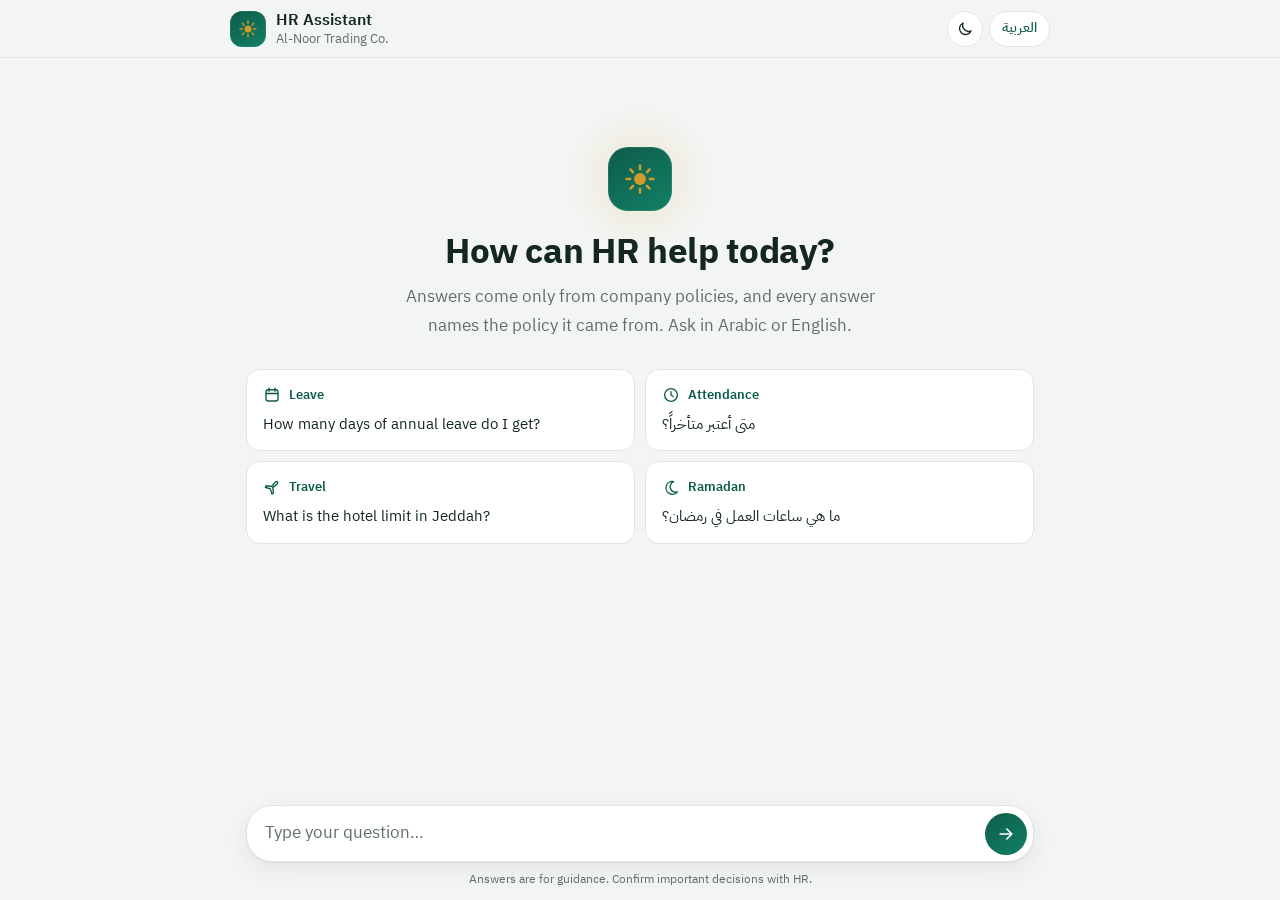
==== backend/static/index.html @ 7159091d "Day 6: modern chat UI, theme switch, timeouts, model + thinking chosen by measurement" ====
<!doctype html>
<html lang="ar" dir="rtl">
<head>
  <meta charset="utf-8">
  <meta name="viewport" content="width=device-width, initial-scale=1, viewport-fit=cover">
  <title>HR Assistant · Al-Noor</title>
  <meta name="theme-color" content="#F3F5F4">
  <script>
    // Apply the saved theme before the page paints (no flash).
    try { const t = localStorage.getItem("theme"); if (t) document.documentElement.dataset.theme = t; } catch (e) {}
  </script>
  <link rel="preconnect" href="https://fonts.googleapis.com">
  <link rel="preconnect" href="https://fonts.gstatic.com" crossorigin>
  <link href="https://fonts.googleapis.com/css2?family=IBM+Plex+Sans+Arabic:wght@400;500;600;700&display=swap" rel="stylesheet">
  <link rel="stylesheet" href="style.css">
</head>
<body>
  <svg width="0" height="0" style="position:absolute" aria-hidden="true">
    <symbol id="i-lamp" viewBox="0 0 24 24"><circle cx="12" cy="12" r="4.2" fill="currentColor"/><g stroke="currentColor" stroke-width="1.8" stroke-linecap="round"><path d="M12 2.5v2.6M12 18.9v2.6M2.5 12h2.6M18.9 12h2.6M5.3 5.3l1.8 1.8M16.9 16.9l1.8 1.8M5.3 18.7l1.8-1.8M16.9 7.1l1.8-1.8"/></g></symbol>
    <symbol id="i-sun" viewBox="0 0 24 24" fill="none" stroke="currentColor" stroke-width="1.8" stroke-linecap="round"><circle cx="12" cy="12" r="4"/><path d="M12 2v2M12 20v2M2 12h2M20 12h2M4.9 4.9l1.4 1.4M17.7 17.7l1.4 1.4M4.9 19.1l1.4-1.4M17.7 6.3l1.4-1.4"/></symbol>
    <symbol id="i-moon" viewBox="0 0 24 24" fill="none" stroke="currentColor" stroke-width="1.8" stroke-linejoin="round"><path d="M20 14.5A8 8 0 0 1 9.5 4a8 8 0 1 0 10.5 10.5Z"/></symbol>
    <symbol id="i-send" viewBox="0 0 24 24" fill="none" stroke="currentColor" stroke-width="2" stroke-linecap="round" stroke-linejoin="round"><path d="M5 12h13M13 6l6 6-6 6"/></symbol>
    <symbol id="i-plus" viewBox="0 0 24 24" fill="none" stroke="currentColor" stroke-width="1.9" stroke-linecap="round"><path d="M12 5v14M5 12h14"/></symbol>
    <symbol id="i-copy" viewBox="0 0 24 24" fill="none" stroke="currentColor" stroke-width="1.8" stroke-linejoin="round"><rect x="9" y="9" width="11" height="11" rx="2.5"/><path d="M15 9V6.5A2.5 2.5 0 0 0 12.5 4h-6A2.5 2.5 0 0 0 4 6.5v6A2.5 2.5 0 0 0 6.5 15H9"/></symbol>
    <symbol id="i-check" viewBox="0 0 24 24" fill="none" stroke="currentColor" stroke-width="2" stroke-linecap="round" stroke-linejoin="round"><path d="M5 12.5l4.5 4.5L19 7.5"/></symbol>
    <symbol id="i-doc" viewBox="0 0 24 24" fill="none" stroke="currentColor" stroke-width="1.8" stroke-linejoin="round"><path d="M7 3h7l5 5v11a2 2 0 0 1-2 2H7a2 2 0 0 1-2-2V5a2 2 0 0 1 2-2Z"/><path d="M14 3v5h5"/></symbol>
    <symbol id="i-calendar" viewBox="0 0 24 24" fill="none" stroke="currentColor" stroke-width="1.8" stroke-linecap="round"><rect x="4" y="5" width="16" height="15" rx="3"/><path d="M8 3v4M16 3v4M4 10h16"/></symbol>
    <symbol id="i-clock" viewBox="0 0 24 24" fill="none" stroke="currentColor" stroke-width="1.8" stroke-linecap="round"><circle cx="12" cy="12" r="8.5"/><path d="M12 7.5V12l3 2"/></symbol>
    <symbol id="i-plane" viewBox="0 0 24 24" fill="none" stroke="currentColor" stroke-width="1.8" stroke-linejoin="round"><path d="M10.5 13.5 3 11l1.5-2 7 1 4.5-5.5c.8-1 2.6-1.3 3.2-.7.6.6.3 2.4-.7 3.2L13 11.5l1 7-2 1.5-2.5-7.5"/></symbol>
    <symbol id="i-crescent" viewBox="0 0 24 24" fill="none" stroke="currentColor" stroke-width="1.8" stroke-linejoin="round"><path d="M15.5 3.5a8.5 8.5 0 1 0 5 13.6 7 7 0 0 1-5-13.6Z"/></symbol>
  </svg>

  <header class="top">
    <div class="brand">
      <span class="mark"><svg><use href="#i-lamp"/></svg></span>
      <div class="brand-text">
        <span class="brand-title" data-i18n="title"></span>
        <span class="brand-sub" data-i18n="company"></span>
      </div>
    </div>
    <div class="tools">
      <button id="new-chat" class="icon-btn" type="button" hidden><svg><use href="#i-plus"/></svg><span class="label" data-i18n="newChat"></span></button>
      <button id="theme" class="icon-btn round" type="button"><svg><use href="#i-moon"/></svg></button>
      <button id="lang" class="pill-btn" type="button"></button>
    </div>
  </header>

  <main id="chat" class="chat">
    <section id="empty" class="empty">
      <div class="glow" aria-hidden="true"><span class="mark big"><svg><use href="#i-lamp"/></svg></span></div>
      <h1 data-i18n="emptyTitle"></h1>
      <p data-i18n="emptyText"></p>
      <div class="topics" id="topics"></div>
    </section>
    <ol id="messages" class="messages" aria-live="polite"></ol>
  </main>

  <footer class="dock">
    <form id="ask" class="composer">
      <label for="q" class="sr-only" data-i18n="placeholder"></label>
      <textarea id="q" rows="1" dir="auto" maxlength="1000" required></textarea>
      <button id="send" class="send" type="submit"><svg><use href="#i-send"/></svg><span class="sr-only" data-i18n="send"></span></button>
    </form>
    <p class="disclaimer" data-i18n="disclaimer"></p>
  </footer>

  <dialog id="gate" class="gate">
    <form id="gate-form" method="dialog">
      <span class="mark"><svg><use href="#i-lamp"/></svg></span>
      <h2 data-i18n="gateTitle"></h2>
      <p data-i18n="gateHelp"></p>
      <label for="code" class="sr-only" data-i18n="gateTitle"></label>
      <input id="code" type="password" autocomplete="off" required>
      <p id="gate-error" class="gate-error" hidden data-i18n="gateWrong"></p>
      <button type="submit" class="primary" data-i18n="gateButton"></button>
    </form>
  </dialog>

  <script src="app.js"></script>
</body>
</html>
---- backend/static/style.css ----
/* Al-Noor HR Assistant. "Al-Noor" means "the light": the lamp mark and gold accents mark trusted, cited answers. */

/* ---------- Tokens ---------- */
:root {
  color-scheme: light;
  --bg: #F3F5F4;
  --surface: #FFFFFF;
  --surface-2: #EEF2F0;
  --ink: #132622;
  --muted: #5E6E6A;
  --brand: #0D5C4B;
  --brand-2: #138065;
  --on-brand: #FFFFFF;
  --lamp: #D19A2A;
  --lamp-soft: rgba(209, 154, 42, .16);
  --line: #E1E6E4;
  --danger: #B23B2B;
  --shadow: 0 1px 2px rgba(19, 38, 34, .06), 0 8px 24px rgba(19, 38, 34, .07);
  --header-bg: rgba(243, 245, 244, .78);
  --r-lg: 22px;
  --r-md: 14px;
  --font: "IBM Plex Sans Arabic", system-ui, -apple-system, "Segoe UI", sans-serif;
}
@media (prefers-color-scheme: dark) {
  :root:not([data-theme="light"]) {
    color-scheme: dark;
    --bg: #0B1412;
    --surface: #121E1B;
    --surface-2: #182723;
    --ink: #E8F0ED;
    --muted: #93A6A0;
    --brand: #2FA383;
    --brand-2: #3DBB98;
    --on-brand: #04110D;
    --lamp: #F0B84B;
    --lamp-soft: rgba(240, 184, 75, .14);
    --line: #22322D;
    --danger: #EC8572;
    --shadow: 0 1px 2px rgba(0, 0, 0, .3), 0 10px 30px rgba(0, 0, 0, .35);
    --header-bg: rgba(11, 20, 18, .75);
  }
}
:root[data-theme="dark"] {
  color-scheme: dark;
  --bg: #0B1412;
  --surface: #121E1B;
  --surface-2: #182723;
  --ink: #E8F0ED;
  --muted: #93A6A0;
  --brand: #2FA383;
  --brand-2: #3DBB98;
  --on-brand: #04110D;
  --lamp: #F0B84B;
  --lamp-soft: rgba(240, 184, 75, .14);
  --line: #22322D;
  --danger: #EC8572;
  --shadow: 0 1px 2px rgba(0, 0, 0, .3), 0 10px 30px rgba(0, 0, 0, .35);
  --header-bg: rgba(11, 20, 18, .75);
}

/* ---------- Base ---------- */
* { box-sizing: border-box; }
html, body { min-height: 100%; }
body {
  margin: 0;
  background: var(--bg);
  color: var(--ink);
  font-family: var(--font);
  font-size: 16.5px;
  line-height: 1.75;
  display: flex;
  flex-direction: column;
  min-height: 100dvh;
  transition: background-color .25s ease, color .25s ease;
}
button { font: inherit; color: inherit; }
svg { width: 20px; height: 20px; flex: none; }
[hidden] { display: none !important; }
.sr-only { position: absolute; width: 1px; height: 1px; overflow: hidden; clip: rect(0 0 0 0); white-space: nowrap; }
:focus-visible { outline: 2.5px solid var(--lamp); outline-offset: 2px; }

/* Lamp mark */
.mark {
  display: inline-grid; place-items: center;
  width: 36px; height: 36px; border-radius: 12px;
  background: linear-gradient(145deg, var(--brand), var(--brand-2));
  color: var(--lamp);
  box-shadow: inset 0 0 0 1px rgba(255, 255, 255, .08);
}
.mark svg { width: 20px; height: 20px; }

/* ---------- Header ---------- */
.top {
  position: sticky; top: 0; z-index: 5;
  display: flex; align-items: center; justify-content: space-between; gap: 12px;
  padding: 10px max(16px, calc((100% - 820px) / 2));
  background: var(--header-bg);
  backdrop-filter: saturate(160%) blur(14px);
  -webkit-backdrop-filter: saturate(160%) blur(14px);
  border-bottom: 1px solid var(--line);
}
.brand { display: flex; align-items: center; gap: 10px; min-width: 0; }
.brand-text { display: flex; flex-direction: column; line-height: 1.3; min-width: 0; }
.brand-title { font-weight: 600; font-size: 1rem; white-space: nowrap; }
.brand-sub { font-size: .8rem; color: var(--muted); white-space: nowrap; }
.tools { display: flex; align-items: center; gap: 6px; }
.icon-btn, .pill-btn {
  display: inline-flex; align-items: center; gap: 6px;
  height: 36px; padding: 0 12px;
  background: var(--surface); border: 1px solid var(--line); border-radius: 999px;
  cursor: pointer; font-size: .88rem; font-weight: 500;
  transition: border-color .15s ease, background-color .15s ease;
}
.icon-btn.round { width: 36px; padding: 0; justify-content: center; }
.icon-btn svg { width: 18px; height: 18px; }
.icon-btn:hover, .pill-btn:hover { border-color: var(--brand); }
.pill-btn { color: var(--brand); }

/* ---------- Empty state ---------- */
.chat { flex: 1; width: 100%; max-width: 820px; margin: 0 auto; padding: 8px 16px 24px; }
.empty { text-align: center; padding: clamp(28px, 9vh, 96px) 0 8px; }
.glow { position: relative; display: inline-grid; place-items: center; margin-bottom: 18px; }
.glow::before {
  content: ""; position: absolute; inset: -46px; border-radius: 50%;
  background: radial-gradient(circle, var(--lamp-soft) 0%, transparent 68%);
  animation: breathe 5s ease-in-out infinite;
}
.mark.big { position: relative; width: 64px; height: 64px; border-radius: 20px; }
.mark.big svg { width: 34px; height: 34px; }
@keyframes breathe { 0%, 100% { opacity: .75; transform: scale(.94); } 50% { opacity: 1; transform: scale(1.05); } }
.empty h1 { font-size: clamp(1.6rem, 4.6vw, 2.2rem); font-weight: 700; line-height: 1.3; margin: 0 0 8px; letter-spacing: -.01em; }
.empty p { color: var(--muted); margin: 0 auto 28px; max-width: 48ch; }

.topics { display: grid; grid-template-columns: repeat(2, minmax(0, 1fr)); gap: 10px; text-align: start; }
.topic {
  display: flex; flex-direction: column; gap: 6px;
  background: var(--surface); border: 1px solid var(--line); border-radius: var(--r-md);
  padding: 14px 16px; cursor: pointer; text-align: start;
  transition: border-color .15s ease, transform .15s ease, box-shadow .15s ease;
}
.topic:hover { border-color: var(--brand); box-shadow: var(--shadow); transform: translateY(-1px); }
.topic .head { display: flex; align-items: center; gap: 8px; color: var(--brand); font-size: .82rem; font-weight: 600; }
.topic .head svg { width: 18px; height: 18px; }
.topic .q { font-size: .95rem; line-height: 1.55; }

/* ---------- Messages ---------- */
.messages { list-style: none; margin: 0; padding: 16px 0 0; display: flex; flex-direction: column; gap: 22px; }
.msg-user {
  align-self: flex-end; max-width: min(85%, 560px);
  background: linear-gradient(145deg, var(--brand), var(--brand-2));
  color: var(--on-brand);
  padding: 10px 16px; border-radius: var(--r-lg); border-end-end-radius: 6px;
  white-space: pre-wrap; overflow-wrap: anywhere;
  box-shadow: var(--shadow);
}
.msg-bot { display: flex; gap: 12px; align-items: flex-start; }
.msg-bot .avatar { width: 32px; height: 32px; border-radius: 10px; margin-top: 4px; }
.msg-bot .avatar svg { width: 18px; height: 18px; }
.msg-bot.deferred .avatar, .msg-bot.error .avatar { background: var(--surface-2); color: var(--muted); }
.bubble {
  flex: 1; min-width: 0;
  background: var(--surface); border: 1px solid var(--line);
  border-radius: var(--r-lg); border-start-start-radius: 6px;
  padding: 14px 18px; box-shadow: var(--shadow);
}
.msg-bot.lit .bubble { border-inline-start: 3px solid var(--lamp); }
.bubble .text { margin: 0; white-space: pre-wrap; overflow-wrap: anywhere; unicode-bidi: plaintext; }
.msg-bot.deferred .text { color: var(--muted); }
.msg-bot.error .text { color: var(--danger); }

.typing { display: inline-flex; gap: 5px; padding: 8px 0; }
.typing i { width: 7px; height: 7px; border-radius: 50%; background: var(--muted); opacity: .4; animation: blink 1.2s infinite ease-in-out; }
.typing i:nth-child(2) { animation-delay: .15s; }
.typing i:nth-child(3) { animation-delay: .3s; }
@keyframes blink { 0%, 80%, 100% { opacity: .25; transform: translateY(0); } 40% { opacity: 1; transform: translateY(-3px); } }

.sources { display: flex; flex-wrap: wrap; gap: 6px; margin-top: 12px; }
.chip { max-width: 100%; }
.chip[open] { flex-basis: 100%; }
.chip summary {
  display: inline-flex; align-items: center; gap: 6px;
  padding: 4px 12px 4px 10px; border-radius: 999px;
  background: var(--lamp-soft); color: var(--ink);
  font-size: .82rem; font-weight: 500; cursor: pointer; list-style: none;
  border: 1px solid transparent;
}
.chip summary:hover { border-color: var(--lamp); }
.chip summary::-webkit-details-marker { display: none; }
.chip summary svg { width: 15px; height: 15px; color: var(--lamp); }
.chip .excerpt {
  margin: 8px 0 0; padding: 10px 14px;
  background: var(--surface-2); border-radius: var(--r-md);
  font-size: .85rem; color: var(--muted);
  white-space: pre-wrap; unicode-bidi: plaintext;
}
.actions { display: flex; justify-content: flex-end; margin-top: 6px; }
.copy {
  display: inline-flex; align-items: center; gap: 5px;
  background: none; border: 0; padding: 4px 6px; border-radius: 8px;
  color: var(--muted); font-size: .8rem; cursor: pointer;
}
.copy svg { width: 16px; height: 16px; }
.copy:hover { color: var(--ink); background: var(--surface-2); }

.appear { animation: appear .28s ease-out both; }
@keyframes appear { from { opacity: 0; transform: translateY(6px); } to { opacity: 1; transform: none; } }

/* ---------- Composer ---------- */
.dock {
  position: sticky; bottom: 0; z-index: 4;
  padding: 10px 16px calc(12px + env(safe-area-inset-bottom));
  background: linear-gradient(to top, var(--bg) 70%, transparent);
}
.composer {
  max-width: 788px; margin: 0 auto;
  display: flex; align-items: flex-end; gap: 8px;
  background: var(--surface); border: 1px solid var(--line);
  border-radius: 26px; padding: 6px 6px 6px 18px;
  box-shadow: var(--shadow);
  transition: border-color .15s ease, box-shadow .15s ease;
}
[dir="rtl"] .composer { padding: 6px 18px 6px 6px; }
.composer:focus-within { border-color: var(--brand); box-shadow: var(--shadow), 0 0 0 4px var(--lamp-soft); }
.composer textarea {
  flex: 1; resize: none; border: 0; outline: none; background: transparent;
  font: inherit; color: var(--ink); line-height: 1.5;
  padding: 9px 0; max-height: 160px;
}
.composer textarea::placeholder { color: var(--muted); }
.send {
  width: 42px; height: 42px; border-radius: 50%; border: 0; flex: none;
  display: grid; place-items: center; cursor: pointer;
  background: linear-gradient(145deg, var(--brand), var(--brand-2)); color: var(--on-brand);
  transition: transform .15s ease, opacity .15s ease;
}
.send:hover { transform: scale(1.05); }
.send:disabled { opacity: .45; cursor: default; transform: none; }
[dir="rtl"] .send svg { transform: scaleX(-1); }
.disclaimer { max-width: 788px; margin: 8px auto 0; font-size: .76rem; color: var(--muted); text-align: center; line-height: 1.5; }

/* ---------- Access code ---------- */
.gate {
  border: 1px solid var(--line); border-radius: 24px;
  background: var(--surface); color: var(--ink);
  padding: 28px 24px 24px; width: min(92vw, 380px); text-align: center;
  box-shadow: var(--shadow);
}
.gate::backdrop { background: rgba(6, 14, 12, .55); backdrop-filter: blur(4px); }
.gate .mark { margin-bottom: 12px; }
.gate h2 { margin: 0 0 4px; font-size: 1.2rem; font-weight: 600; }
.gate p { margin: 0 0 16px; color: var(--muted); font-size: .92rem; }
.gate input {
  width: 100%; font: inherit; color: var(--ink); background: var(--bg);
  border: 1px solid var(--line); border-radius: var(--r-md);
  padding: 11px 14px; margin-bottom: 12px; text-align: center; letter-spacing: .05em;
}
.gate input:focus { border-color: var(--brand); outline: none; box-shadow: 0 0 0 4px var(--lamp-soft); }
.gate .gate-error { color: var(--danger); margin-top: -4px; }
.primary {
  width: 100%; border: 0; border-radius: var(--r-md); padding: 11px 16px; cursor: pointer;
  font-weight: 600; background: linear-gradient(145deg, var(--brand), var(--brand-2)); color: var(--on-brand);
}

/* ---------- Small screens ---------- */
@media (max-width: 560px) {
  .topics { grid-template-columns: 1fr; }
  .brand-sub { display: none; }
  .icon-btn .label { display: none; }
  #new-chat { width: 36px; padding: 0; justify-content: center; }
  .msg-bot .avatar { display: none; }
  .bubble { padding: 12px 15px; }
}

@media (prefers-reduced-motion: reduce) {
  *, *::before, *::after { animation: none !important; transition: none !important; }
}
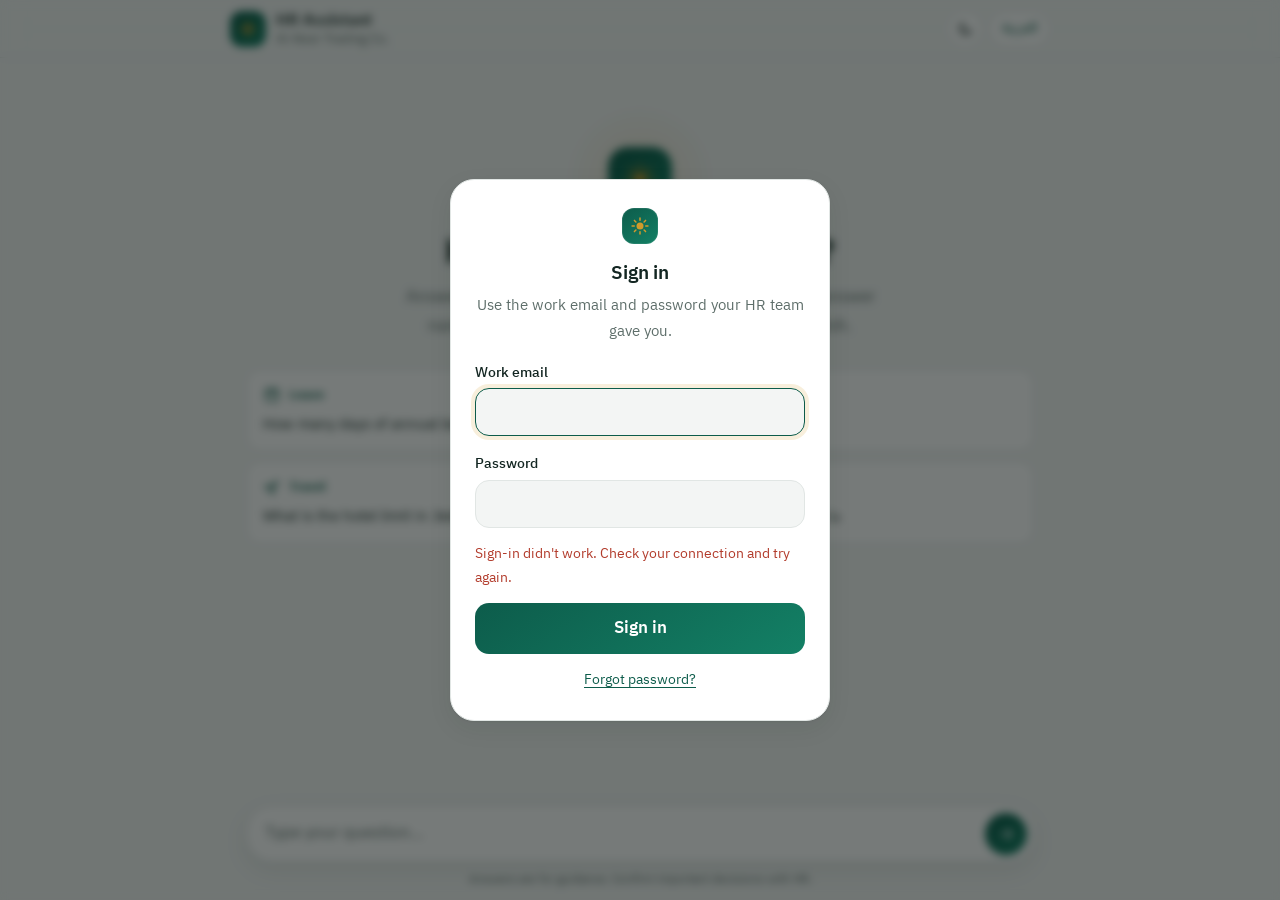
==== commit 456377a4: "Day 8: sign-in with Identity Platform, employee/HR admin roles, confidential index" ====
--- a/backend/static/index.html
+++ b/backend/static/index.html
@@ -22,6 +22,7 @@
     <symbol id="i-send" viewBox="0 0 24 24" fill="none" stroke="currentColor" stroke-width="2" stroke-linecap="round" stroke-linejoin="round"><path d="M5 12h13M13 6l6 6-6 6"/></symbol>
     <symbol id="i-plus" viewBox="0 0 24 24" fill="none" stroke="currentColor" stroke-width="1.9" stroke-linecap="round"><path d="M12 5v14M5 12h14"/></symbol>
     <symbol id="i-copy" viewBox="0 0 24 24" fill="none" stroke="currentColor" stroke-width="1.8" stroke-linejoin="round"><rect x="9" y="9" width="11" height="11" rx="2.5"/><path d="M15 9V6.5A2.5 2.5 0 0 0 12.5 4h-6A2.5 2.5 0 0 0 4 6.5v6A2.5 2.5 0 0 0 6.5 15H9"/></symbol>
+    <symbol id="i-logout" viewBox="0 0 24 24" fill="none" stroke="currentColor" stroke-width="1.8" stroke-linecap="round" stroke-linejoin="round"><path d="M14 4h3.5A2.5 2.5 0 0 1 20 6.5v11a2.5 2.5 0 0 1-2.5 2.5H14"/><path d="M10 8l-4 4 4 4M6 12h9"/></symbol>
     <symbol id="i-check" viewBox="0 0 24 24" fill="none" stroke="currentColor" stroke-width="2" stroke-linecap="round" stroke-linejoin="round"><path d="M5 12.5l4.5 4.5L19 7.5"/></symbol>
     <symbol id="i-doc" viewBox="0 0 24 24" fill="none" stroke="currentColor" stroke-width="1.8" stroke-linejoin="round"><path d="M7 3h7l5 5v11a2 2 0 0 1-2 2H7a2 2 0 0 1-2-2V5a2 2 0 0 1 2-2Z"/><path d="M14 3v5h5"/></symbol>
     <symbol id="i-calendar" viewBox="0 0 24 24" fill="none" stroke="currentColor" stroke-width="1.8" stroke-linecap="round"><rect x="4" y="5" width="16" height="15" rx="3"/><path d="M8 3v4M16 3v4M4 10h16"/></symbol>
@@ -39,9 +40,11 @@
       </div>
     </div>
     <div class="tools">
+      <span id="role-badge" class="badge" hidden></span>
       <button id="new-chat" class="icon-btn" type="button" hidden><svg><use href="#i-plus"/></svg><span class="label" data-i18n="newChat"></span></button>
       <button id="theme" class="icon-btn round" type="button"><svg><use href="#i-moon"/></svg></button>
       <button id="lang" class="pill-btn" type="button"></button>
+      <button id="sign-out" class="icon-btn round" type="button" hidden><svg><use href="#i-logout"/></svg></button>
     </div>
   </header>
 
@@ -64,18 +67,21 @@
     <p class="disclaimer" data-i18n="disclaimer"></p>
   </footer>
 
-  <dialog id="gate" class="gate">
-    <form id="gate-form" method="dialog">
+  <dialog id="signin" class="gate">
+    <form id="signin-form" novalidate>
       <span class="mark"><svg><use href="#i-lamp"/></svg></span>
-      <h2 data-i18n="gateTitle"></h2>
-      <p data-i18n="gateHelp"></p>
-      <label for="code" class="sr-only" data-i18n="gateTitle"></label>
-      <input id="code" type="password" autocomplete="off" required>
-      <p id="gate-error" class="gate-error" hidden data-i18n="gateWrong"></p>
-      <button type="submit" class="primary" data-i18n="gateButton"></button>
+      <h2 data-i18n="signInTitle"></h2>
+      <p data-i18n="signInHelp"></p>
+      <label class="field"><span data-i18n="email"></span>
+        <input id="email" type="email" autocomplete="username" dir="ltr" required></label>
+      <label class="field"><span data-i18n="password"></span>
+        <input id="password" type="password" autocomplete="current-password" dir="ltr" required></label>
+      <p id="signin-notice" class="notice" role="alert" hidden></p>
+      <button id="signin-button" type="submit" class="primary" data-i18n="signIn"></button>
+      <button id="forgot" type="button" class="link" data-i18n="forgot"></button>
     </form>
   </dialog>
 
-  <script src="app.js"></script>
+  <script type="module" src="app.js"></script>
 </body>
 </html>
--- a/backend/static/style.css
+++ b/backend/static/style.css
@@ -190,7 +190,17 @@
 .chip .excerpt {
   margin: 8px 0 0; padding: 10px 14px;
   background: var(--surface-2); border-radius: var(--r-md);
-  font-size: .85rem; color: var(--muted);
+}
+.excerpt figcaption {
+  display: flex; align-items: center; gap: 6px;
+  font-size: .76rem; font-weight: 600; color: var(--muted); margin-bottom: 4px;
+}
+.excerpt.verified figcaption { color: var(--brand); }
+.excerpt figcaption svg { width: 14px; height: 14px; }
+.excerpt blockquote {
+  margin: 0; padding-inline-start: 10px;
+  border-inline-start: 2px solid var(--lamp);
+  font-size: .9rem; color: var(--ink);
   white-space: pre-wrap; unicode-bidi: plaintext;
 }
 .actions { display: flex; justify-content: flex-end; margin-top: 6px; }
@@ -255,7 +265,19 @@
   padding: 11px 14px; margin-bottom: 12px; text-align: center; letter-spacing: .05em;
 }
 .gate input:focus { border-color: var(--brand); outline: none; box-shadow: 0 0 0 4px var(--lamp-soft); }
-.gate .gate-error { color: var(--danger); margin-top: -4px; }
+.gate .field { display: block; text-align: start; font-size: .85rem; font-weight: 500; margin-bottom: 4px; }
+.gate .field input { margin-top: 4px; text-align: start; letter-spacing: normal; }
+.gate .notice { color: var(--danger); font-size: .88rem; margin: -2px 0 12px; text-align: start; }
+.gate .notice.ok { color: var(--brand); }
+.gate .link {
+  margin-top: 10px; background: none; border: 0; padding: 4px;
+  color: var(--brand); font-size: .88rem; cursor: pointer; text-decoration: underline; text-underline-offset: 3px;
+}
+.badge {
+  display: inline-flex; align-items: center; height: 28px; padding: 0 10px;
+  border-radius: 999px; background: var(--lamp-soft); color: var(--ink);
+  font-size: .78rem; font-weight: 600; white-space: nowrap;
+}
 .primary {
   width: 100%; border: 0; border-radius: var(--r-md); padding: 11px 16px; cursor: pointer;
   font-weight: 600; background: linear-gradient(145deg, var(--brand), var(--brand-2)); color: var(--on-brand);
@@ -263,6 +285,7 @@
 
 /* ---------- Small screens ---------- */
 @media (max-width: 560px) {
+  .badge { display: none; }
   .topics { grid-template-columns: 1fr; }
   .brand-sub { display: none; }
   .icon-btn .label { display: none; }
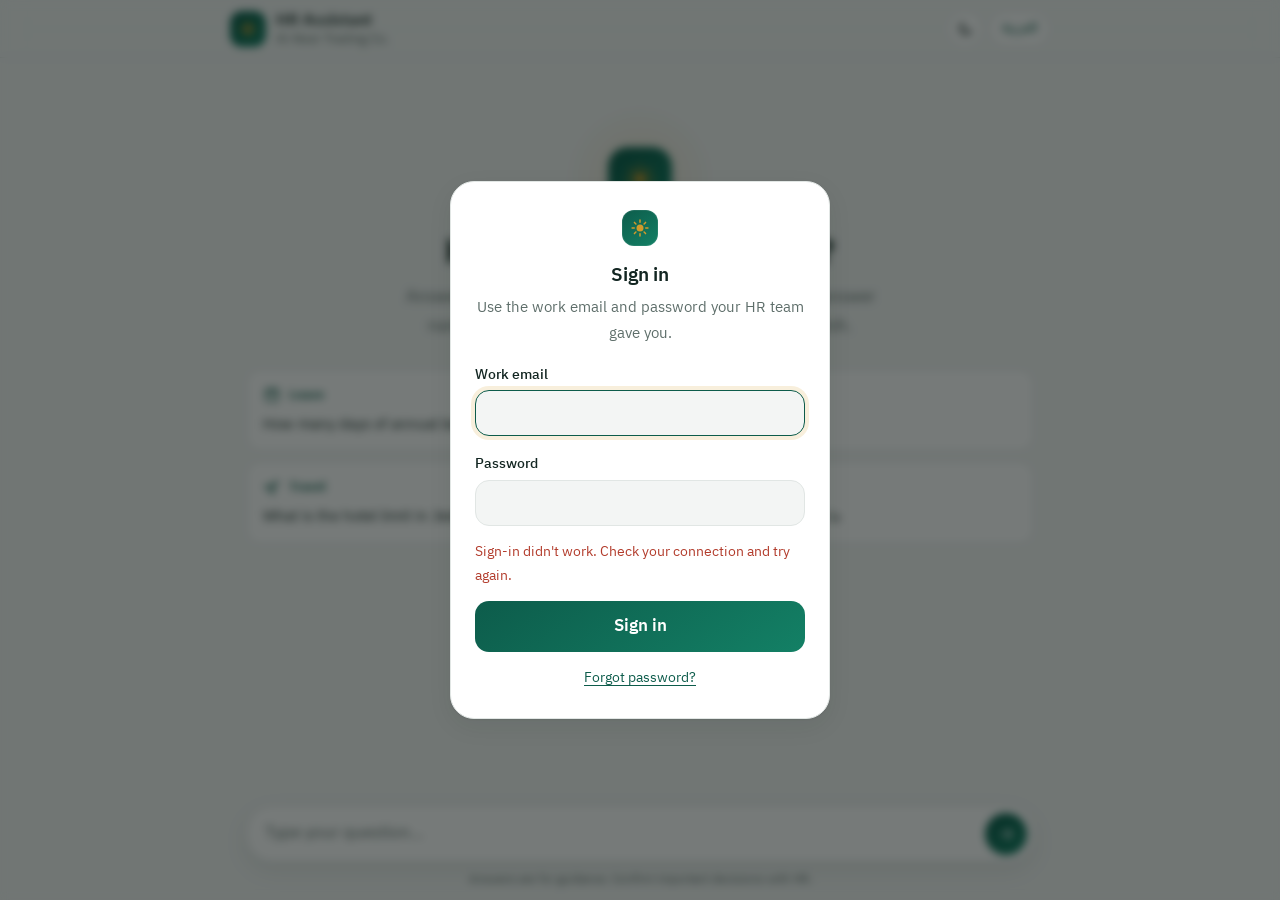
==== commit 5e3c1c28: "Day 9: document admin page (upload, OCR, index, delete) with Firestore audit trail" ====
--- a/backend/static/index.html
+++ b/backend/static/index.html
@@ -23,6 +23,7 @@
     <symbol id="i-plus" viewBox="0 0 24 24" fill="none" stroke="currentColor" stroke-width="1.9" stroke-linecap="round"><path d="M12 5v14M5 12h14"/></symbol>
     <symbol id="i-copy" viewBox="0 0 24 24" fill="none" stroke="currentColor" stroke-width="1.8" stroke-linejoin="round"><rect x="9" y="9" width="11" height="11" rx="2.5"/><path d="M15 9V6.5A2.5 2.5 0 0 0 12.5 4h-6A2.5 2.5 0 0 0 4 6.5v6A2.5 2.5 0 0 0 6.5 15H9"/></symbol>
     <symbol id="i-logout" viewBox="0 0 24 24" fill="none" stroke="currentColor" stroke-width="1.8" stroke-linecap="round" stroke-linejoin="round"><path d="M14 4h3.5A2.5 2.5 0 0 1 20 6.5v11a2.5 2.5 0 0 1-2.5 2.5H14"/><path d="M10 8l-4 4 4 4M6 12h9"/></symbol>
+    <symbol id="i-files" viewBox="0 0 24 24" fill="none" stroke="currentColor" stroke-width="1.8" stroke-linejoin="round"><path d="M8 3h6l4 4v10a2 2 0 0 1-2 2H8a2 2 0 0 1-2-2V5a2 2 0 0 1 2-2Z"/><path d="M14 3v4h4M4 7v12a2 2 0 0 0 2 2h9"/></symbol>
     <symbol id="i-check" viewBox="0 0 24 24" fill="none" stroke="currentColor" stroke-width="2" stroke-linecap="round" stroke-linejoin="round"><path d="M5 12.5l4.5 4.5L19 7.5"/></symbol>
     <symbol id="i-doc" viewBox="0 0 24 24" fill="none" stroke="currentColor" stroke-width="1.8" stroke-linejoin="round"><path d="M7 3h7l5 5v11a2 2 0 0 1-2 2H7a2 2 0 0 1-2-2V5a2 2 0 0 1 2-2Z"/><path d="M14 3v5h5"/></symbol>
     <symbol id="i-calendar" viewBox="0 0 24 24" fill="none" stroke="currentColor" stroke-width="1.8" stroke-linecap="round"><rect x="4" y="5" width="16" height="15" rx="3"/><path d="M8 3v4M16 3v4M4 10h16"/></symbol>
@@ -41,6 +42,7 @@
     </div>
     <div class="tools">
       <span id="role-badge" class="badge" hidden></span>
+      <a id="admin-link" href="/admin.html" class="icon-btn" hidden><svg><use href="#i-files"/></svg><span class="label" data-i18n="documents"></span></a>
       <button id="new-chat" class="icon-btn" type="button" hidden><svg><use href="#i-plus"/></svg><span class="label" data-i18n="newChat"></span></button>
       <button id="theme" class="icon-btn round" type="button"><svg><use href="#i-moon"/></svg></button>
       <button id="lang" class="pill-btn" type="button"></button>
--- a/backend/static/style.css
+++ b/backend/static/style.css
@@ -297,3 +297,78 @@
 @media (prefers-reduced-motion: reduce) {
   *, *::before, *::after { animation: none !important; transition: none !important; }
 }
+
+/* ---------- Document admin page (Day 9) ---------- */
+.admin-main { flex: 1; width: 100%; max-width: 820px; margin: 0 auto; padding: 24px 16px 48px; display: grid; gap: 20px; }
+.admin-main > section { display: grid; gap: 20px; }
+.admin-state { margin: 40px 0 0; text-align: center; color: var(--muted); }
+.card {
+  background: var(--surface); border: 1px solid var(--line); border-radius: var(--r-lg);
+  padding: 22px; box-shadow: var(--shadow);
+}
+.card h1 { font-size: 1.35rem; font-weight: 700; margin: 0 0 4px; line-height: 1.35; }
+.card h2 { font-size: 1.1rem; font-weight: 600; margin: 0; }
+.muted { color: var(--muted); }
+.upload > p.muted { margin: 0 0 16px; font-size: .92rem; }
+
+.drop {
+  display: grid; justify-items: center; gap: 4px; text-align: center;
+  padding: 22px 16px; border: 1.5px dashed var(--line); border-radius: var(--r-md);
+  background: var(--bg); cursor: pointer; transition: border-color .15s ease, background-color .15s ease;
+}
+.drop:hover, .drop.over { border-color: var(--brand); }
+.drop.has-file { border-style: solid; border-color: var(--lamp); background: var(--lamp-soft); }
+.drop input { position: absolute; width: 1px; height: 1px; opacity: 0; }
+.drop:focus-within { outline: 2.5px solid var(--lamp); outline-offset: 2px; }
+.drop svg { width: 26px; height: 26px; color: var(--brand); }
+.drop span { font-weight: 500; overflow-wrap: anywhere; }
+.drop small { font-size: .78rem; }
+
+.audience { border: 0; padding: 0; margin: 18px 0 0; display: flex; flex-wrap: wrap; gap: 8px; }
+.audience legend { font-size: .85rem; font-weight: 500; margin-bottom: 6px; padding: 0; }
+.audience label {
+  display: inline-flex; align-items: center; gap: 8px; cursor: pointer;
+  padding: 7px 14px; border: 1px solid var(--line); border-radius: 999px; font-size: .92rem;
+}
+.audience label:has(input:checked) { border-color: var(--brand); background: var(--lamp-soft); }
+.audience input { accent-color: var(--brand); margin: 0; }
+
+.titles { display: grid; grid-template-columns: 1fr 1fr; gap: 12px; margin: 16px 0 6px; }
+.field { display: grid; gap: 4px; font-size: .85rem; font-weight: 500; }
+.field input {
+  font: inherit; font-weight: 400; color: var(--ink); background: var(--bg);
+  border: 1px solid var(--line); border-radius: var(--r-md); padding: 10px 12px;
+}
+.field input:focus { outline: none; border-color: var(--brand); box-shadow: 0 0 0 4px var(--lamp-soft); }
+.upload .notice { margin: 8px 0 0; font-size: .9rem; color: var(--danger); }
+.upload .notice.ok { color: var(--brand); }
+.upload .primary { margin-top: 14px; }
+.upload .primary:disabled { opacity: .6; cursor: default; }
+
+.list-head { display: flex; align-items: baseline; justify-content: space-between; gap: 12px; flex-wrap: wrap; margin-bottom: 10px; }
+.list-head .muted { font-size: .85rem; }
+.docs { list-style: none; margin: 0; padding: 0; }
+.doc { display: flex; align-items: center; gap: 12px; padding: 12px 0; border-top: 1px solid var(--line); }
+.doc:first-child { border-top: 0; }
+.doc-empty { padding: 12px 0; }
+.doc-icon { width: 36px; height: 36px; flex: none; display: grid; place-items: center; border-radius: 10px; background: var(--surface-2); color: var(--brand); }
+.doc-icon.locked { background: var(--lamp-soft); color: var(--lamp); }
+.doc-main { flex: 1; min-width: 0; display: grid; gap: 2px; }
+.doc-title { font-weight: 600; overflow-wrap: anywhere; }
+.doc-meta { display: flex; flex-wrap: wrap; gap: 2px 14px; font-size: .8rem; }
+.status { flex: none; font-size: .78rem; font-weight: 600; padding: 3px 10px; border-radius: 999px; }
+.status.ready { background: var(--lamp-soft); color: var(--ink); }
+.status.indexing { background: var(--surface-2); color: var(--muted); }
+.status.failed { background: transparent; color: var(--danger); border: 1px solid var(--danger); }
+.icon-btn.danger:hover { border-color: var(--danger); color: var(--danger); }
+a.icon-btn { text-decoration: none; color: inherit; }
+
+@media (max-width: 560px) {
+  .admin .brand-text { display: none; }   /* phone: logo only, leaves room for the buttons */
+  .titles { grid-template-columns: 1fr; }
+  .card { padding: 16px; }
+  .doc { flex-wrap: wrap; }
+  .doc-main { flex-basis: calc(100% - 48px); }
+  .status { margin-inline-start: 48px; }
+  .doc .danger { margin-inline-start: auto; }
+}
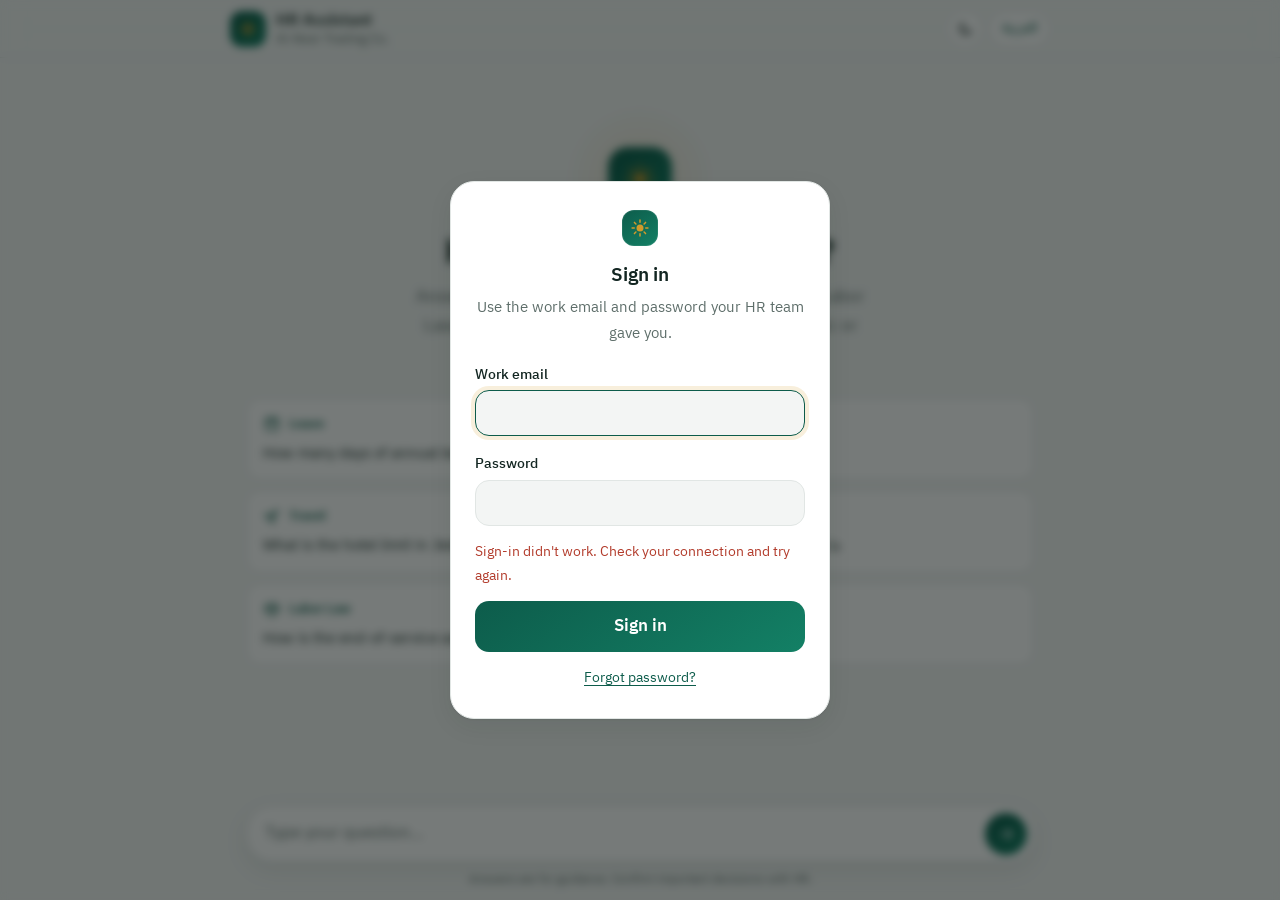
==== commit 0973ba4b: "Day 11: Saudi Labor Law layer with conflict detection" ====
--- a/backend/static/index.html
+++ b/backend/static/index.html
@@ -25,6 +25,8 @@
     <symbol id="i-logout" viewBox="0 0 24 24" fill="none" stroke="currentColor" stroke-width="1.8" stroke-linecap="round" stroke-linejoin="round"><path d="M14 4h3.5A2.5 2.5 0 0 1 20 6.5v11a2.5 2.5 0 0 1-2.5 2.5H14"/><path d="M10 8l-4 4 4 4M6 12h9"/></symbol>
     <symbol id="i-files" viewBox="0 0 24 24" fill="none" stroke="currentColor" stroke-width="1.8" stroke-linejoin="round"><path d="M8 3h6l4 4v10a2 2 0 0 1-2 2H8a2 2 0 0 1-2-2V5a2 2 0 0 1 2-2Z"/><path d="M14 3v4h4M4 7v12a2 2 0 0 0 2 2h9"/></symbol>
     <symbol id="i-check" viewBox="0 0 24 24" fill="none" stroke="currentColor" stroke-width="2" stroke-linecap="round" stroke-linejoin="round"><path d="M5 12.5l4.5 4.5L19 7.5"/></symbol>
+    <symbol id="i-scale" viewBox="0 0 24 24" fill="none" stroke="currentColor" stroke-width="1.8" stroke-linecap="round" stroke-linejoin="round"><path d="M12 4v16M8 20h8M5 7h14"/><path d="M5 7 2.5 13a2.5 2.5 0 0 0 5 0L5 7ZM19 7l-2.5 6a2.5 2.5 0 0 0 5 0L19 7Z"/></symbol>
+    <symbol id="i-alert" viewBox="0 0 24 24" fill="none" stroke="currentColor" stroke-width="1.8" stroke-linecap="round" stroke-linejoin="round"><path d="M12 3.5 2.8 19.5h18.4L12 3.5Z"/><path d="M12 10v4.2M12 17.2v.1"/></symbol>
     <symbol id="i-doc" viewBox="0 0 24 24" fill="none" stroke="currentColor" stroke-width="1.8" stroke-linejoin="round"><path d="M7 3h7l5 5v11a2 2 0 0 1-2 2H7a2 2 0 0 1-2-2V5a2 2 0 0 1 2-2Z"/><path d="M14 3v5h5"/></symbol>
     <symbol id="i-calendar" viewBox="0 0 24 24" fill="none" stroke="currentColor" stroke-width="1.8" stroke-linecap="round"><rect x="4" y="5" width="16" height="15" rx="3"/><path d="M8 3v4M16 3v4M4 10h16"/></symbol>
     <symbol id="i-clock" viewBox="0 0 24 24" fill="none" stroke="currentColor" stroke-width="1.8" stroke-linecap="round"><circle cx="12" cy="12" r="8.5"/><path d="M12 7.5V12l3 2"/></symbol>
--- a/backend/static/style.css
+++ b/backend/static/style.css
@@ -17,6 +17,8 @@
   --danger: #B23B2B;
   --shadow: 0 1px 2px rgba(19, 38, 34, .06), 0 8px 24px rgba(19, 38, 34, .07);
   --header-bg: rgba(243, 245, 244, .78);
+  --c-answered: #138065;   /* chart colors, validated for colour-blind separation */
+  --c-to-hr: #C08A1E;
   --r-lg: 22px;
   --r-md: 14px;
   --font: "IBM Plex Sans Arabic", system-ui, -apple-system, "Segoe UI", sans-serif;
@@ -38,6 +40,8 @@
     --danger: #EC8572;
     --shadow: 0 1px 2px rgba(0, 0, 0, .3), 0 10px 30px rgba(0, 0, 0, .35);
     --header-bg: rgba(11, 20, 18, .75);
+    --c-answered: #2FA383;
+    --c-to-hr: #B8862A;
   }
 }
 :root[data-theme="dark"] {
@@ -56,6 +60,8 @@
   --danger: #EC8572;
   --shadow: 0 1px 2px rgba(0, 0, 0, .3), 0 10px 30px rgba(0, 0, 0, .35);
   --header-bg: rgba(11, 20, 18, .75);
+    --c-answered: #2FA383;
+    --c-to-hr: #B8862A;
 }
 
 /* ---------- Base ---------- */
@@ -138,6 +144,7 @@
   padding: 14px 16px; cursor: pointer; text-align: start;
   transition: border-color .15s ease, transform .15s ease, box-shadow .15s ease;
 }
+.topic:last-child:nth-child(odd) { grid-column: 1 / -1; }
 .topic:hover { border-color: var(--brand); box-shadow: var(--shadow); transform: translateY(-1px); }
 .topic .head { display: flex; align-items: center; gap: 8px; color: var(--brand); font-size: .82rem; font-weight: 600; }
 .topic .head svg { width: 18px; height: 18px; }
@@ -372,3 +379,106 @@
   .status { margin-inline-start: 48px; }
   .doc .danger { margin-inline-start: auto; }
 }
+
+/* ---------- Analytics dashboard (Day 10) ---------- */
+.dash { max-width: 980px; }
+.dash-head { display: flex; align-items: flex-end; justify-content: space-between; gap: 16px; flex-wrap: wrap; }
+.dash-head h1 { font-size: 1.5rem; font-weight: 700; margin: 0; line-height: 1.3; }
+.dash-head p { margin: 2px 0 0; font-size: .88rem; }
+.period { display: inline-flex; background: var(--surface); border: 1px solid var(--line); border-radius: 999px; padding: 3px; }
+.period button {
+  border: 0; background: transparent; border-radius: 999px; padding: 5px 14px;
+  font-size: .85rem; font-weight: 500; color: var(--muted); cursor: pointer;
+}
+.period button[aria-pressed="true"] { background: var(--lamp-soft); color: var(--ink); }
+.demo-note { margin: -6px 0 0; font-size: .82rem; color: var(--muted); }
+
+.kpis { display: grid; grid-template-columns: repeat(5, minmax(0, 1fr)); gap: 12px; }
+.kpi {
+  display: flex; flex-direction: column; gap: 2px; min-width: 0;
+  background: var(--surface); border: 1px solid var(--line); border-radius: var(--r-md); padding: 14px 16px;
+}
+.kpi-label { font-size: .8rem; color: var(--muted); line-height: 1.4; }
+.kpi-value { font-size: 1.75rem; font-weight: 700; line-height: 1.25; font-variant-numeric: tabular-nums; }
+.kpi-note { font-size: .78rem; color: var(--muted); }
+
+.card-head { display: flex; align-items: baseline; justify-content: space-between; gap: 12px; flex-wrap: wrap; margin-bottom: 14px; }
+.legend { display: flex; gap: 14px; font-size: .8rem; color: var(--muted); }
+.legend > span { display: inline-flex; align-items: center; gap: 6px; }
+.sw { display: inline-block; width: 10px; height: 10px; border-radius: 3px; flex: none; }
+.sw.answered { background: var(--c-answered); }
+.sw.to-hr { background: var(--c-to-hr); }
+
+.columns { position: relative; height: 220px; margin: 0 0 30px 28px; }
+.col-grid { position: absolute; inset: 0; pointer-events: none; }
+.gridline { position: absolute; left: 0; right: 0; border-top: 1px solid var(--line); }
+.gridlabel { position: absolute; left: -28px; top: -9px; width: 22px; text-align: right; font-size: .7rem; color: var(--muted); font-variant-numeric: tabular-nums; }
+.col-plot { position: absolute; inset: 0; display: flex; align-items: flex-end; gap: 3px; }
+.col { position: relative; flex: 1; height: 100%; display: flex; align-items: flex-end; justify-content: center; outline-offset: 2px; cursor: default; }
+.col:hover::before, .col:focus::before { content: ""; position: absolute; inset: 0 -1px; background: var(--surface-2); border-radius: 4px; z-index: 0; }
+.stack { position: relative; z-index: 1; width: min(100%, 22px); display: flex; flex-direction: column; gap: 2px; }
+.seg { min-height: 2px; }
+.seg:first-child { border-radius: 4px 4px 0 0; }
+.seg.answered { background: var(--c-answered); }
+.seg.to-hr { background: var(--c-to-hr); }
+.xlabel { position: absolute; top: calc(100% + 6px); font-size: .7rem; color: var(--muted); white-space: nowrap; }
+.dash .card { position: relative; }
+.tip {
+  position: absolute; z-index: 5; pointer-events: none; min-width: 170px;
+  background: var(--surface); border: 1px solid var(--line); border-radius: 10px; box-shadow: var(--shadow);
+  padding: 8px 12px; font-size: .8rem; display: grid; gap: 3px;
+}
+.tip-row { display: grid; grid-template-columns: 10px 1fr auto; align-items: center; gap: 8px; color: var(--muted); }
+.tip-row b { color: var(--ink); font-variant-numeric: tabular-nums; }
+.as-table summary { cursor: pointer; font-size: .82rem; color: var(--brand); width: fit-content; }
+.as-table table { margin-top: 10px; border-collapse: collapse; font-size: .85rem; width: 100%; }
+.as-table th, .as-table td { text-align: start; padding: 6px 8px; border-bottom: 1px solid var(--line); font-variant-numeric: tabular-nums; }
+.as-table th { color: var(--muted); font-weight: 500; }
+
+.gaps h2 { margin-bottom: 2px; }
+.gaps > p { margin: 0 0 12px; font-size: .88rem; }
+.dash-grid { display: grid; grid-template-columns: repeat(2, minmax(0, 1fr)); gap: 20px; }
+.dash-grid .card:first-child { grid-column: 1 / -1; }
+.dash-grid h2 { margin-bottom: 12px; }
+.ranked { list-style: none; margin: 0; padding: 0; display: grid; gap: 12px; }
+.rank { display: grid; grid-template-columns: 1fr auto; gap: 4px 12px; align-items: baseline; }
+.rank-name { font-size: .92rem; overflow-wrap: anywhere; }
+.rank-count { font-size: .8rem; color: var(--muted); white-space: nowrap; font-variant-numeric: tabular-nums; }
+.rank-track { grid-column: 1 / -1; height: 6px; border-radius: 999px; background: var(--surface-2); overflow: hidden; }
+.rank-bar { display: block; height: 100%; border-radius: 999px; }
+.rank-bar.answered { background: var(--c-answered); }
+.rank-bar.to-hr { background: var(--c-to-hr); }
+.ranked-empty { font-size: .9rem; }
+
+@media (max-width: 860px) { .kpis { grid-template-columns: repeat(3, minmax(0, 1fr)); } }
+@media (max-width: 560px) {
+  .kpis { grid-template-columns: repeat(2, minmax(0, 1fr)); }
+  .kpi-value { font-size: 1.45rem; }
+  .kpi:last-child:nth-child(odd) { grid-column: 1 / -1; }
+  .dash-grid { grid-template-columns: 1fr; }
+  .columns { height: 180px; }
+  .col-plot { gap: 1px; }
+}
+
+/* ---------- Labor Law (Day 11) ---------- */
+.conflicts { border-color: color-mix(in srgb, var(--c-to-hr) 55%, var(--line)); }
+.conflicts h2 { display: flex; align-items: center; gap: 8px; margin-bottom: 2px; }
+.alert-icon { width: 20px; height: 20px; color: var(--c-to-hr); flex: none; }
+.conflicts > p { margin: 0 0 14px; font-size: .88rem; }
+.conflicts h3 { font-size: .82rem; font-weight: 600; color: var(--muted); margin: 0 0 10px; }
+.conflict-cols { display: grid; grid-template-columns: minmax(0, 1fr) minmax(0, 1.4fr); gap: 24px; }
+@media (max-width: 560px) { .conflict-cols { grid-template-columns: 1fr; gap: 18px; } }
+
+/* Law citations in the chat: a different icon and a quiet "law" tag */
+.chip.law summary svg { color: var(--brand); }
+.chip-tag {
+  font-size: .7rem; font-weight: 600; color: var(--brand); background: var(--surface-2);
+  border-radius: 999px; padding: 1px 7px; margin-inline-start: 2px;
+}
+.law-note { margin: 8px 0 0; font-size: .75rem; color: var(--muted); }
+.conflict-note {
+  display: flex; gap: 8px; align-items: flex-start; margin-top: 10px; padding: 8px 10px;
+  border-radius: 10px; font-size: .82rem; line-height: 1.5;
+  background: color-mix(in srgb, var(--c-to-hr) 12%, transparent); color: var(--ink);
+}
+.conflict-note svg { width: 16px; height: 16px; flex: none; margin-top: 2px; color: var(--c-to-hr); }
